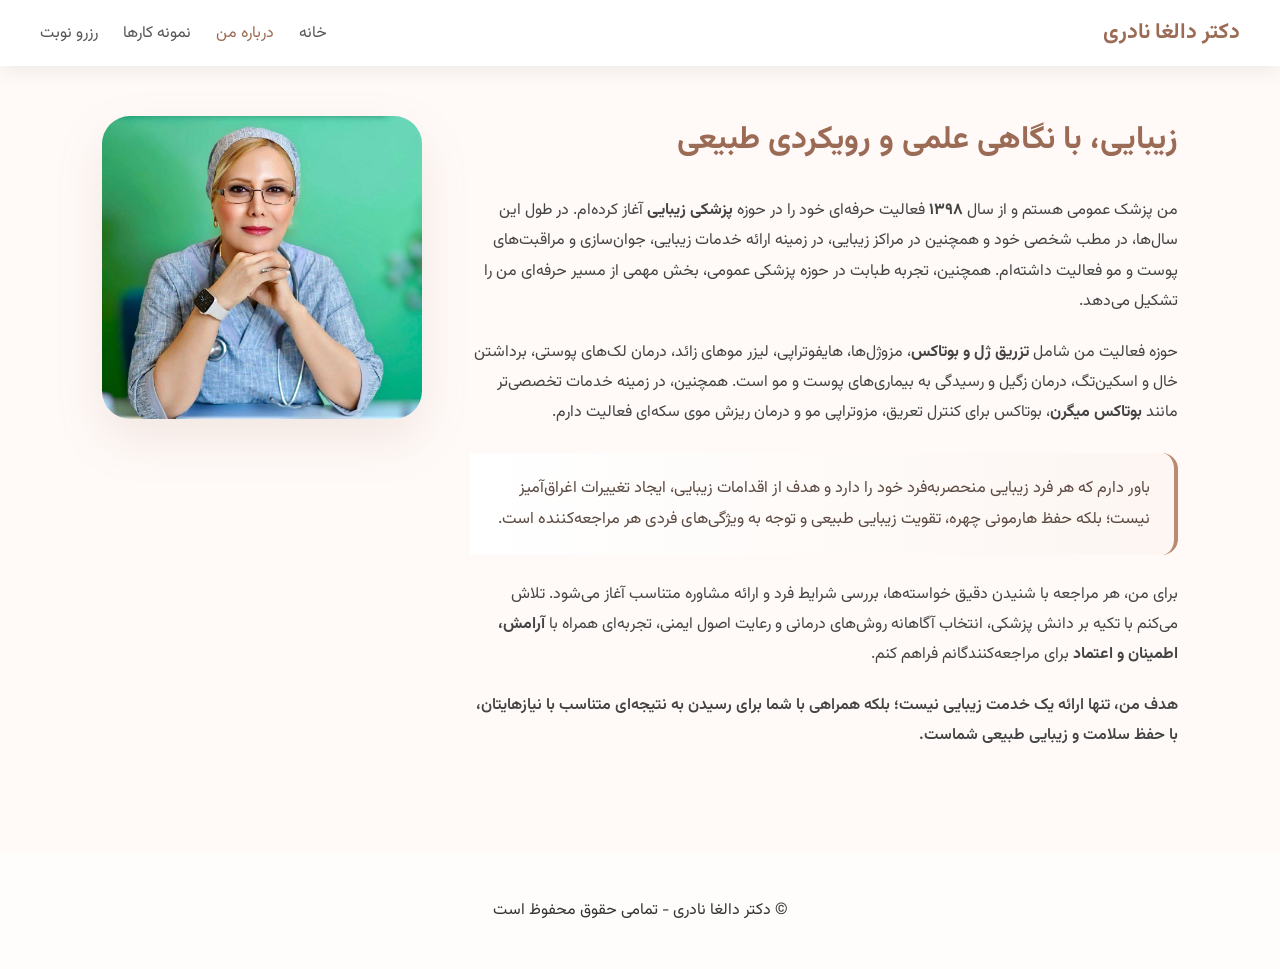
==== about/index.html @ 6923b688 "update new changes" ====
<!DOCTYPE html>
<html lang="fa" dir="rtl">
<head>
<meta charset="UTF-8">
<meta name="viewport" content="width=device-width, initial-scale=1.0">
<title>درباره من | دکتر دالغا نادری</title>
<link rel="stylesheet" href="/style.css">
</head>
<body>

<header>
<nav>
<h2><a href="/" class="nav-brand">دکتر دالغا نادری</a></h2>
<ul>
<li><a href="/">خانه</a></li>
<li><a href="/about/" aria-current="page">درباره من</a></li>
<li><a href="/gallery/">نمونه کارها</a></li>
<li><a href="/reserve/">رزرو نوبت</a></li>
</ul>
</nav>
</header>

<section class="about page-content">
<div class="about-layout">
<article class="about-prose prose">
<h1>زیبایی، با نگاهی علمی و رویکردی طبیعی</h1>

<p>من پزشک عمومی هستم و از سال <strong>۱۳۹۸</strong> فعالیت حرفه‌ای خود را در حوزه <strong>پزشکی زیبایی</strong> آغاز کرده‌ام. در طول این سال‌ها، در مطب شخصی خود و همچنین در مراکز زیبایی، در زمینه ارائه خدمات زیبایی، جوان‌سازی و مراقبت‌های پوست و مو فعالیت داشته‌ام. همچنین، تجربه طبابت در حوزه پزشکی عمومی، بخش مهمی از مسیر حرفه‌ای من را تشکیل می‌دهد.</p>

<p>حوزه فعالیت من شامل <strong>تزریق ژل و بوتاکس</strong>، مزوژل‌ها، هایفوتراپی، لیزر موهای زائد، درمان لک‌های پوستی، برداشتن خال و اسکین‌تگ، درمان زگیل و رسیدگی به بیماری‌های پوست و مو است. همچنین، در زمینه خدمات تخصصی‌تر مانند <strong>بوتاکس میگرن</strong>، بوتاکس برای کنترل تعریق، مزوتراپی مو و درمان ریزش موی سکه‌ای فعالیت دارم.</p>

<blockquote>
باور دارم که هر فرد زیبایی منحصربه‌فرد خود را دارد و هدف از اقدامات زیبایی، ایجاد تغییرات اغراق‌آمیز نیست؛ بلکه حفظ هارمونی چهره، تقویت زیبایی طبیعی و توجه به ویژگی‌های فردی هر مراجعه‌کننده است.
</blockquote>

<p>برای من، هر مراجعه با شنیدن دقیق خواسته‌ها، بررسی شرایط فرد و ارائه مشاوره متناسب آغاز می‌شود. تلاش می‌کنم با تکیه بر دانش پزشکی، انتخاب آگاهانه روش‌های درمانی و رعایت اصول ایمنی، تجربه‌ای همراه با <strong>آرامش، اطمینان و اعتماد</strong> برای مراجعه‌کنندگانم فراهم کنم.</p>

<p class="about-closing">هدف من، تنها ارائه یک خدمت زیبایی نیست؛ بلکه همراهی با شما برای رسیدن به نتیجه‌ای متناسب با نیازهایتان، با حفظ سلامت و زیبایی طبیعی شماست.</p>
</article>

<figure class="about-photo">
<img src="/images/doctor.jpg" alt="دکتر دالغا نادری">
</figure>
</div>
</section>

<footer>
<p>© دکتر دالغا نادری - تمامی حقوق محفوظ است</p>
</footer>

<script src="/script.js"></script>
</body>
</html>
---- style.css ----
@import url('https://fonts.googleapis.com/css2?family=Vazirmatn:wght@300;400;600;800&display=swap');


*{
box-sizing:border-box;
}


body{

margin:0;
font-family:Vazirmatn,sans-serif;
background:#fffaf8;
color:#333;
overflow-x:clip;

}

img{
max-width:100%;
height:auto;
}

.home-page{
position:relative;
min-height:100vh;
}

.home-page::before{
content:"";
position:fixed;
inset:0;
z-index:-2;
background:url("/images/background.png") center/cover no-repeat;
filter:blur(1.5px);
transform:scale(1.02);
}

.home-page::after{
content:"";
position:fixed;
inset:0;
z-index:-1;
background:linear-gradient(180deg,rgba(255,250,248,.72) 0%,rgba(255,250,248,.82) 40%,rgba(255,250,248,.9) 100%);
}



header{

background:rgba(255,255,255,.92);
padding:16px clamp(16px,4vw,40px);
box-shadow:0 5px 20px #0001;
backdrop-filter:blur(8px);
position:sticky;
top:0;
z-index:100;

}


nav{

display:flex;
justify-content:space-between;
align-items:center;
flex-wrap:wrap;
gap:12px 20px;
width:100%;

}

nav h2{
margin:0;
font-size:clamp(1rem,3.5vw,1.35rem);
}


nav ul{

display:flex;
flex-wrap:wrap;
gap:12px clamp(12px,3vw,25px);
list-style:none;
margin:0;
padding:0;
justify-content:flex-end;

}

nav ul a{
font-size:clamp(.85rem,2.5vw,1rem);
}


nav a{

text-decoration:none;
color:#555;

}

nav a[aria-current="page"],
nav a:hover{
color:#9b6b55;
}

.nav-brand{
color:#9b6b55;
font-weight:inherit;
}



.hero{

padding:clamp(48px,8vw,100px) clamp(16px,6vw,10%) clamp(40px,6vw,80px);

}

.hero-inner{
display:flex;
align-items:center;
justify-content:center;
gap:clamp(28px,5vw,56px);
max-width:1100px;
margin:0 auto;
flex-wrap:wrap;
}

.hero-content{
flex:1 1 320px;
max-width:620px;
text-align:center;
}

.hero-photo{
flex:0 1 min(320px,100%);
margin:0;
}

.hero-photo img{
width:100%;
max-width:350px;
margin:0 auto;
display:block;
border-radius:28px;
box-shadow:0 20px 50px #9b6b5522;
}


.hero h1{

font-size:clamp(1.65rem,5vw,2.75rem);
color:#9b6b55;
margin-top:0;
line-height:1.35;

}

.hero-subtitle{
margin:0 0 1rem;
color:#666;
font-size:clamp(.95rem,2.5vw,1.1rem);
}

.hero-motto{
margin:0 0 1.75rem;
padding:16px 20px;
line-height:1.85;
color:#5c4a42;
font-size:clamp(.92rem,2.4vw,1.05rem);
background:rgba(255,255,255,.75);
border-radius:16px;
border-right:3px solid #b98b70;
text-align:right;
}


.btn{

display:inline-block;
background:#b98b70;
color:white;
padding:14px 35px;
border-radius:30px;
text-decoration:none;
transition:background .2s,transform .2s;

}

.btn:hover{
background:#a67a62;
transform:translateY(-2px);
}



.services{

padding:clamp(40px,6vw,60px) clamp(16px,6vw,10%);
text-align:center;

}

.services > h2{
font-size:clamp(1.4rem,4vw,2rem);
color:#9b6b55;
}


.cards,
.gallery-grid{

display:grid;
grid-template-columns:repeat(auto-fill,minmax(min(100%,260px),1fr));
gap:clamp(16px,3vw,28px);
text-align:right;

}



.card{

background:white;
padding:0;
border-radius:25px;
box-shadow:0 10px 30px #0001;
animation:show .7s;
overflow:hidden;
transition:transform .25s,box-shadow .25s;
display:flex;
flex-direction:column;
color:inherit;

}

.card:hover{
transform:translateY(-4px);
box-shadow:0 16px 40px #0002;
}

.card-body{
padding:22px 24px 26px;
display:block;
text-decoration:none;
color:inherit;
flex:1;
}

.card-body:hover h3{
color:#b98b70;
}

.card-body--title-only{
cursor:default;
pointer-events:none;
}

.card h3{
margin:0 0 10px;
font-size:clamp(1rem,2.5vw,1.15rem);
color:#9b6b55;
line-height:1.45;
}

.card-body--title-only h3{
margin:0;
text-align:center;
}

.card p{
margin:0;
line-height:1.75;
color:#555;
font-size:clamp(.88rem,2.2vw,.95rem);
}

.gallery-card{
cursor:pointer;
}

.thumb-lightbox{
cursor:zoom-in;
}

.thumb-lightbox:focus-visible{
outline:2px solid #b98b70;
outline-offset:2px;
}



.square-thumb{
position:relative;
aspect-ratio:1;
overflow:hidden;
background:#f0e8e4;
}

.square-thumb-bg{
position:absolute;
inset:-24px;
background-size:cover;
background-position:center;
filter:blur(18px) brightness(.95);
transform:scale(1.15);
}

.square-thumb img{
position:relative;
z-index:1;
width:100%;
height:100%;
object-fit:contain;
display:block;
}



.gallery{

padding:clamp(32px,5vw,50px) clamp(16px,6vw,10%) clamp(48px,6vw,70px);

}

.page-content{
padding-top:20px;
padding-left:clamp(16px,4vw,32px);
padding-right:clamp(16px,4vw,32px);
}

.page-title{
text-align:center;
color:#9b6b55;
margin:10px 0 clamp(24px,4vw,40px);
font-size:clamp(1.6rem,4vw,2.2rem);
}



.about{

padding:50px 8% 80px;
line-height:1.9;

}

.about-layout{
display:flex;
align-items:flex-start;
gap:48px;
max-width:1100px;
margin:0 auto;
}

.about-photo{
flex:0 0 min(320px,100%);
margin:0;
}

.about-photo img{
width:100%;
border-radius:28px;
box-shadow:0 20px 50px #9b6b5522;
display:block;
}

.about-prose{
flex:1;
min-width:0;
}

.prose h1{
font-size:clamp(1.5rem,3.5vw,2rem);
color:#9b6b55;
line-height:1.5;
margin-top:0;
}

.prose p{
margin:0 0 1.25em;
color:#444;
}

.prose blockquote{
margin:1.5em 0;
padding:20px 24px;
border-right:4px solid #b98b70;
background:linear-gradient(90deg,#fff 0%,#fdf6f2 100%);
border-radius:0 16px 16px 0;
color:#5c4a42;
font-size:1.02rem;
}

.about-closing{
font-weight:600;
color:#9b6b55;
}



.service-detail{
padding:40px 8% 80px;
max-width:900px;
margin:0 auto;
}

.service-detail h1{
color:#9b6b55;
font-size:clamp(1.4rem,3vw,1.9rem);
line-height:1.45;
}

.service-detail-image{
margin:28px 0;
border-radius:24px;
overflow:hidden;
box-shadow:0 16px 40px #0001;
position:relative;
}

.service-detail-image img{
width:100%;
height:auto;
display:block;
}

.image-expand-hint{
position:absolute;
bottom:0;
left:0;
right:0;
padding:10px 16px;
font-size:.85rem;
text-align:center;
color:#fff;
background:linear-gradient(transparent,rgba(0,0,0,.55));
pointer-events:none;
}

.service-detail-body{
line-height:2;
color:#444;
white-space:pre-line;
}

.service-detail-body p{
margin:0 0 1em;
}

.reserve{
display:flex;
justify-content:center;
padding:60px 8% 90px;
}

.reserve-card{
background:white;
padding:48px 56px;
border-radius:28px;
box-shadow:0 16px 48px #0001;
max-width:480px;
width:100%;
text-align:center;
}

.reserve-card h1{
color:#9b6b55;
margin:0 0 16px;
font-size:clamp(1.6rem,4vw,2rem);
}

.reserve-lead{
color:#555;
line-height:1.8;
margin:0 0 28px;
}

.reserve-phones{
list-style:none;
margin:0 0 28px;
padding:0;
display:flex;
flex-direction:column;
gap:14px;
}

.reserve-phones a{
display:block;
font-size:1.35rem;
font-weight:600;
color:#b98b70;
text-decoration:none;
letter-spacing:.02em;
direction:ltr;
}

.reserve-phones a:hover{
color:#9b6b55;
}

.reserve-hours{
margin:0;
font-size:1.05rem;
color:#444;
}

.reserve-hours span{
display:block;
color:#9b6b55;
font-weight:600;
margin-bottom:6px;
}

.loading-msg,
.error-msg{
text-align:center;
color:#888;
}



.lightbox{
position:fixed;
inset:0;
z-index:1000;
display:flex;
align-items:center;
justify-content:center;
padding:24px;
}

.lightbox[hidden]{
display:none;
}

.lightbox-backdrop{
position:absolute;
inset:0;
background:rgba(20,15,12,.82);
cursor:pointer;
}

.lightbox-dialog{
position:relative;
z-index:1;
max-width:min(96vw,1100px);
max-height:90vh;
display:flex;
flex-direction:column;
align-items:center;
}

.lightbox-img{
max-width:100%;
max-height:calc(90vh - 60px);
width:auto;
height:auto;
object-fit:contain;
border-radius:12px;
box-shadow:0 24px 60px #0006;
}

.lightbox-caption{
color:#fff;
margin:16px 0 0;
font-size:1.05rem;
text-align:center;
}

.lightbox-close{
position:fixed;
top:20px;
left:20px;
z-index:1001;
border:none;
background:rgba(255,255,255,.15);
color:#fff;
font-size:2rem;
line-height:1;
width:48px;
height:48px;
border-radius:50%;
cursor:pointer;
transition:background .2s;
}

.lightbox-close:hover{
background:rgba(255,255,255,.28);
}



footer{

text-align:center;
padding:30px;
background:rgba(255,255,255,.6);

}



@keyframes show{

from{

opacity:0;
transform:translateY(30px);

}

to{

opacity:1;

}

}

@media (max-width:900px){

.hero-inner{
flex-direction:column;
}

.hero-content{
order:1;
width:100%;
}

.hero-photo{
order:0;
width:100%;
max-width:280px;
}

.hero-motto{
text-align:center;
border-right:none;
border-top:3px solid #b98b70;
}

}

@media (max-width:768px){

header{
padding:12px 16px;
}

nav{
justify-content:center;
text-align:center;
}

nav ul{
justify-content:center;
width:100%;
}

.about{
padding:32px 16px 56px;
}

.about-layout{
flex-direction:column;
align-items:center;
}

.about-prose{
text-align:right;
width:100%;
}

.service-detail{
padding:24px 16px 56px;
}

.reserve{
padding:40px 16px 64px;
}

.reserve-card{
padding:32px 24px;
}

.prose blockquote{
padding:16px 18px;
}

.lightbox{
padding:12px;
}

.lightbox-close{
top:12px;
left:12px;
width:44px;
height:44px;
}

.btn{
padding:12px 28px;
width:100%;
max-width:280px;
text-align:center;
}

}

@media (max-width:480px){

.cards,
.gallery-grid{
grid-template-columns:1fr;
}

.card-body{
padding:18px 20px 22px;
}

.square-thumb-bg{
filter:blur(14px) brightness(.95);
}

}
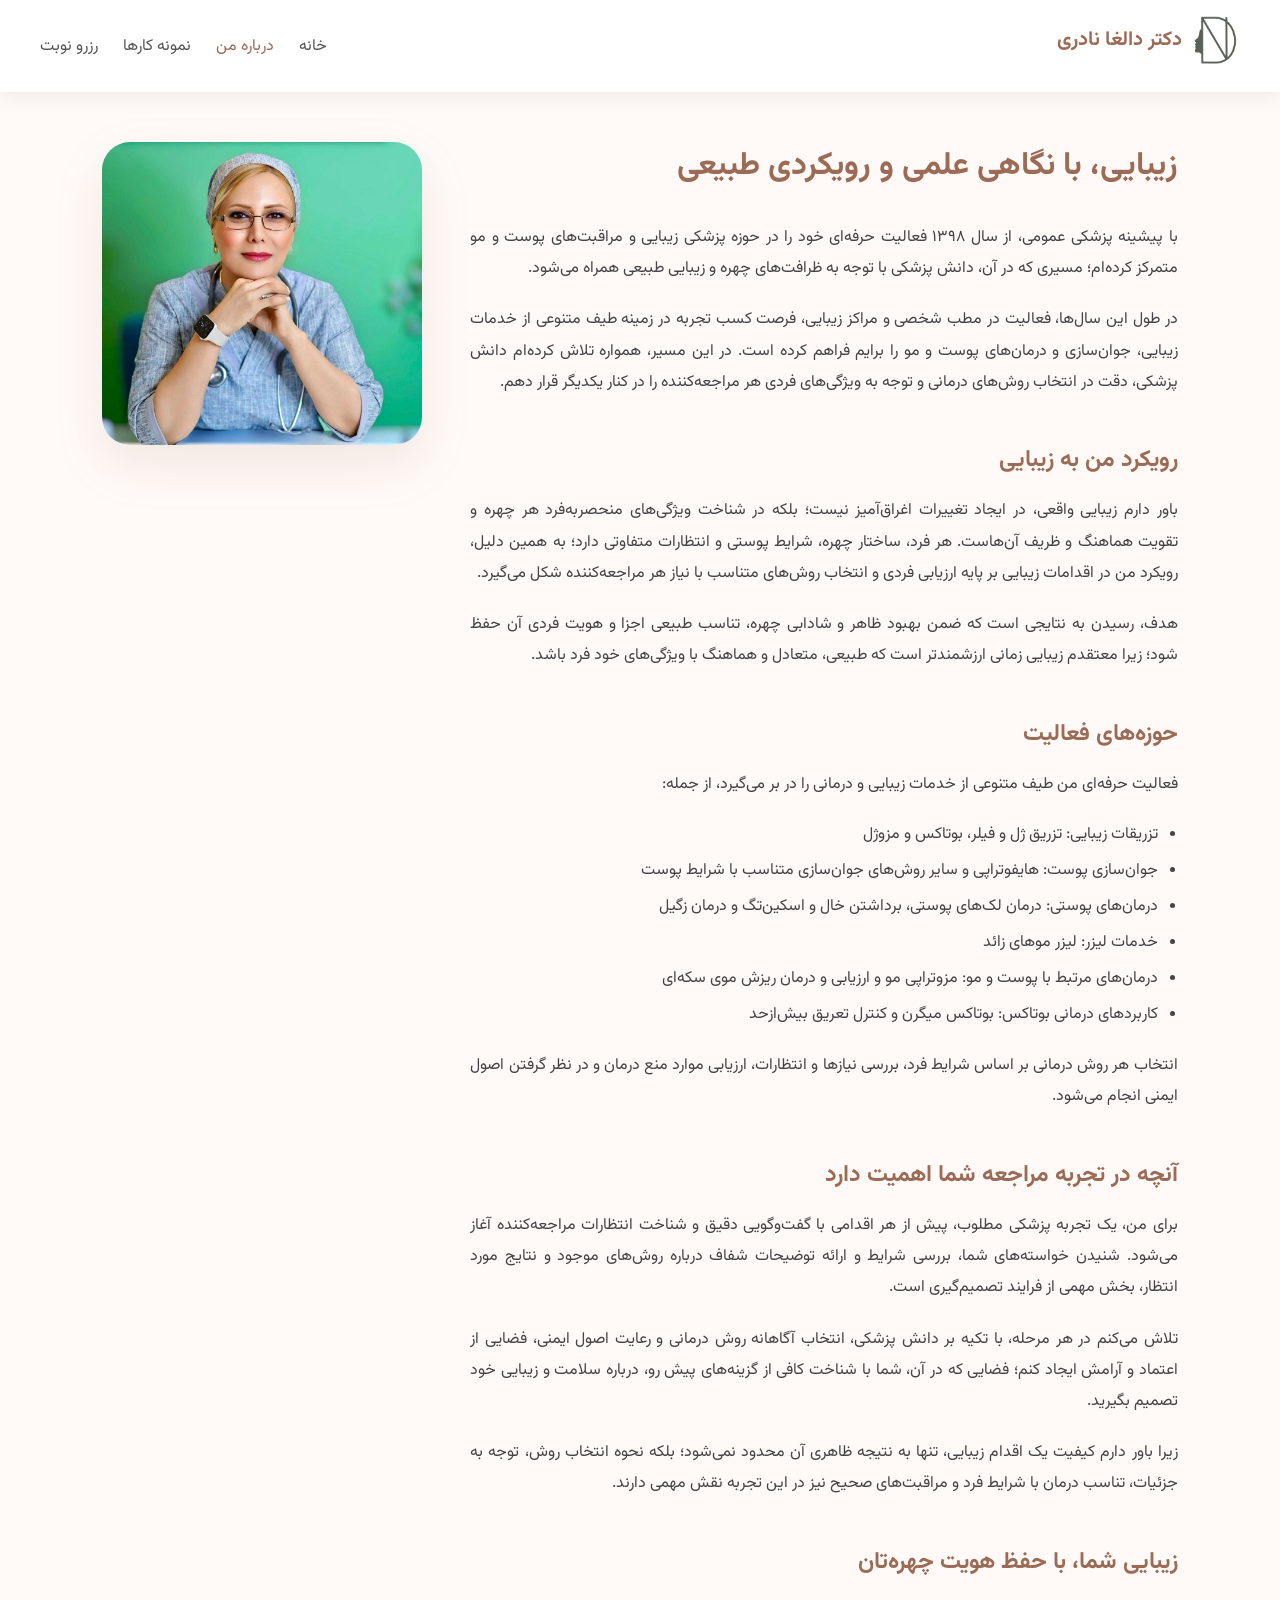
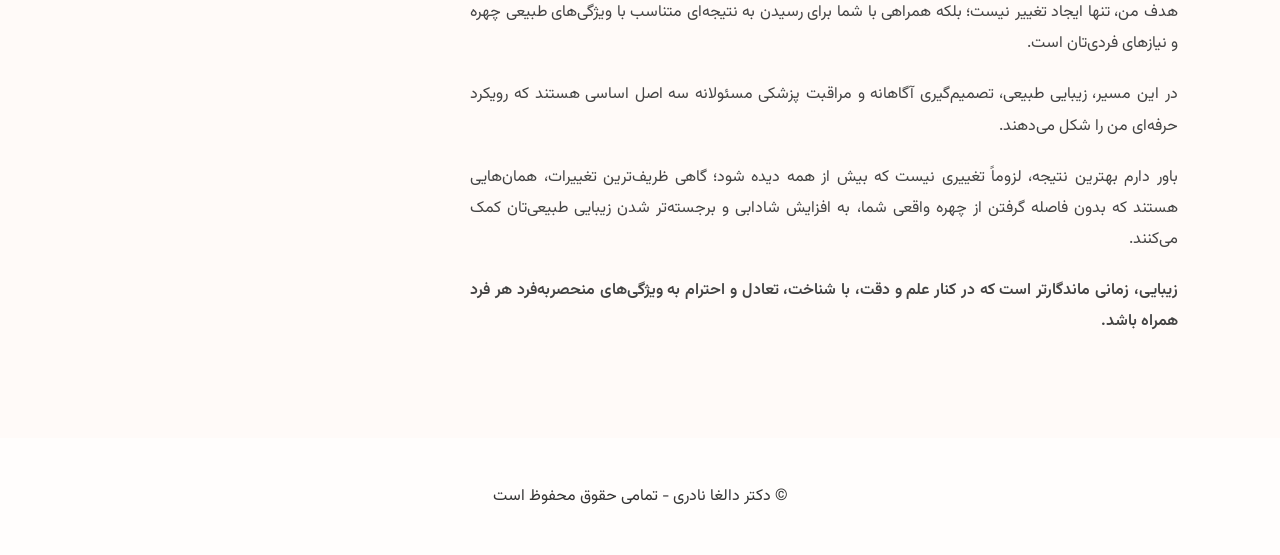
==== commit bf3a4e8d: "route bug" ====
--- a/about/index.html
+++ b/about/index.html
@@ -4,43 +4,73 @@
 <meta charset="UTF-8">
 <meta name="viewport" content="width=device-width, initial-scale=1.0">
 <title>درباره من | دکتر دالغا نادری</title>
-<link rel="stylesheet" href="/style.css">
+<link rel="stylesheet" href="../style.css">
 </head>
 <body>
 
 <header>
 <nav>
-<h2><a href="/" class="nav-brand">دکتر دالغا نادری</a></h2>
+<h2><a href="../" class="nav-brand"><img src="../images/logo.png" alt="" class="site-logo" width="48" height="48"><span>دکتر دالغا نادری</span></a></h2>
 <ul>
-<li><a href="/">خانه</a></li>
-<li><a href="/about/" aria-current="page">درباره من</a></li>
-<li><a href="/gallery/">نمونه کارها</a></li>
-<li><a href="/reserve/">رزرو نوبت</a></li>
+<li><a href="../">خانه</a></li>
+<li><a href="../about/" aria-current="page">درباره من</a></li>
+<li><a href="../gallery/">نمونه کارها</a></li>
+<li><a href="../reserve/">رزرو نوبت</a></li>
 </ul>
 </nav>
 </header>
 
 <section class="about page-content">
 <div class="about-layout">
+<figure class="about-photo">
+<img src="../images/doctor.jpg" alt="دکتر دالغا نادری">
+</figure>
+
 <article class="about-prose prose">
 <h1>زیبایی، با نگاهی علمی و رویکردی طبیعی</h1>
 
-<p>من پزشک عمومی هستم و از سال <strong>۱۳۹۸</strong> فعالیت حرفه‌ای خود را در حوزه <strong>پزشکی زیبایی</strong> آغاز کرده‌ام. در طول این سال‌ها، در مطب شخصی خود و همچنین در مراکز زیبایی، در زمینه ارائه خدمات زیبایی، جوان‌سازی و مراقبت‌های پوست و مو فعالیت داشته‌ام. همچنین، تجربه طبابت در حوزه پزشکی عمومی، بخش مهمی از مسیر حرفه‌ای من را تشکیل می‌دهد.</p>
+<p>با پیشینه پزشکی عمومی، از سال ۱۳۹۸ فعالیت حرفه‌ای خود را در حوزه پزشکی زیبایی و مراقبت‌های پوست و مو متمرکز کرده‌ام؛ مسیری که در آن، دانش پزشکی با توجه به ظرافت‌های چهره و زیبایی طبیعی همراه می‌شود.</p>
 
-<p>حوزه فعالیت من شامل <strong>تزریق ژل و بوتاکس</strong>، مزوژل‌ها، هایفوتراپی، لیزر موهای زائد، درمان لک‌های پوستی، برداشتن خال و اسکین‌تگ، درمان زگیل و رسیدگی به بیماری‌های پوست و مو است. همچنین، در زمینه خدمات تخصصی‌تر مانند <strong>بوتاکس میگرن</strong>، بوتاکس برای کنترل تعریق، مزوتراپی مو و درمان ریزش موی سکه‌ای فعالیت دارم.</p>
+<p>در طول این سال‌ها، فعالیت در مطب شخصی و مراکز زیبایی، فرصت کسب تجربه در زمینه طیف متنوعی از خدمات زیبایی، جوان‌سازی و درمان‌های پوست و مو را برایم فراهم کرده است. در این مسیر، همواره تلاش کرده‌ام دانش پزشکی، دقت در انتخاب روش‌های درمانی و توجه به ویژگی‌های فردی هر مراجعه‌کننده را در کنار یکدیگر قرار دهم.</p>
 
-<blockquote>
-باور دارم که هر فرد زیبایی منحصربه‌فرد خود را دارد و هدف از اقدامات زیبایی، ایجاد تغییرات اغراق‌آمیز نیست؛ بلکه حفظ هارمونی چهره، تقویت زیبایی طبیعی و توجه به ویژگی‌های فردی هر مراجعه‌کننده است.
-</blockquote>
+<h2>رویکرد من به زیبایی</h2>
 
-<p>برای من، هر مراجعه با شنیدن دقیق خواسته‌ها، بررسی شرایط فرد و ارائه مشاوره متناسب آغاز می‌شود. تلاش می‌کنم با تکیه بر دانش پزشکی، انتخاب آگاهانه روش‌های درمانی و رعایت اصول ایمنی، تجربه‌ای همراه با <strong>آرامش، اطمینان و اعتماد</strong> برای مراجعه‌کنندگانم فراهم کنم.</p>
+<p>باور دارم زیبایی واقعی، در ایجاد تغییرات اغراق‌آمیز نیست؛ بلکه در شناخت ویژگی‌های منحصربه‌فرد هر چهره و تقویت هماهنگ و ظریف آن‌هاست. هر فرد، ساختار چهره، شرایط پوستی و انتظارات متفاوتی دارد؛ به همین دلیل، رویکرد من در اقدامات زیبایی بر پایه ارزیابی فردی و انتخاب روش‌های متناسب با نیاز هر مراجعه‌کننده شکل می‌گیرد.</p>
 
-<p class="about-closing">هدف من، تنها ارائه یک خدمت زیبایی نیست؛ بلکه همراهی با شما برای رسیدن به نتیجه‌ای متناسب با نیازهایتان، با حفظ سلامت و زیبایی طبیعی شماست.</p>
+<p>هدف، رسیدن به نتایجی است که ضمن بهبود ظاهر و شادابی چهره، تناسب طبیعی اجزا و هویت فردی آن حفظ شود؛ زیرا معتقدم زیبایی زمانی ارزشمندتر است که طبیعی، متعادل و هماهنگ با ویژگی‌های خود فرد باشد.</p>
+
+<h2>حوزه‌های فعالیت</h2>
+
+<p>فعالیت حرفه‌ای من طیف متنوعی از خدمات زیبایی و درمانی را در بر می‌گیرد، از جمله:</p>
+<ul class="prose-list">
+<li>تزریقات زیبایی: تزریق ژل و فیلر، بوتاکس و مزوژل</li>
+<li>جوان‌سازی پوست: هایفوتراپی و سایر روش‌های جوان‌سازی متناسب با شرایط پوست</li>
+<li>درمان‌های پوستی: درمان لک‌های پوستی، برداشتن خال و اسکین‌تگ و درمان زگیل</li>
+<li>خدمات لیزر: لیزر موهای زائد</li>
+<li>درمان‌های مرتبط با پوست و مو: مزوتراپی مو و ارزیابی و درمان ریزش موی سکه‌ای</li>
+<li>کاربردهای درمانی بوتاکس: بوتاکس میگرن و کنترل تعریق بیش‌ازحد</li>
+</ul>
+
+<p>انتخاب هر روش درمانی بر اساس شرایط فرد، بررسی نیازها و انتظارات، ارزیابی موارد منع درمان و در نظر گرفتن اصول ایمنی انجام می‌شود.</p>
+
+<h2>آنچه در تجربه مراجعه شما اهمیت دارد</h2>
+
+<p>برای من، یک تجربه پزشکی مطلوب، پیش از هر اقدامی با گفت‌وگویی دقیق و شناخت انتظارات مراجعه‌کننده آغاز می‌شود. شنیدن خواسته‌های شما، بررسی شرایط و ارائه توضیحات شفاف درباره روش‌های موجود و نتایج مورد انتظار، بخش مهمی از فرایند تصمیم‌گیری است.</p>
+
+<p>تلاش می‌کنم در هر مرحله، با تکیه بر دانش پزشکی، انتخاب آگاهانه روش درمانی و رعایت اصول ایمنی، فضایی از اعتماد و آرامش ایجاد کنم؛ فضایی که در آن، شما با شناخت کافی از گزینه‌های پیش رو، درباره سلامت و زیبایی خود تصمیم بگیرید.</p>
+
+<p>زیرا باور دارم کیفیت یک اقدام زیبایی، تنها به نتیجه ظاهری آن محدود نمی‌شود؛ بلکه نحوه انتخاب روش، توجه به جزئیات، تناسب درمان با شرایط فرد و مراقبت‌های صحیح نیز در این تجربه نقش مهمی دارند.</p>
+
+<h2>زیبایی شما، با حفظ هویت چهره‌تان</h2>
+
+<p>هدف من، تنها ایجاد تغییر نیست؛ بلکه همراهی با شما برای رسیدن به نتیجه‌ای متناسب با ویژگی‌های طبیعی چهره و نیازهای فردی‌تان است.</p>
+
+<p>در این مسیر، زیبایی طبیعی، تصمیم‌گیری آگاهانه و مراقبت پزشکی مسئولانه سه اصل اساسی هستند که رویکرد حرفه‌ای من را شکل می‌دهند.</p>
+
+<p>باور دارم بهترین نتیجه، لزوماً تغییری نیست که بیش از همه دیده شود؛ گاهی ظریف‌ترین تغییرات، همان‌هایی هستند که بدون فاصله گرفتن از چهره واقعی شما، به افزایش شادابی و برجسته‌تر شدن زیبایی طبیعی‌تان کمک می‌کنند.</p>
+
+<p class="about-closing">زیبایی، زمانی ماندگارتر است که در کنار علم و دقت، با شناخت، تعادل و احترام به ویژگی‌های منحصربه‌فرد هر فرد همراه باشد.</p>
 </article>
-
-<figure class="about-photo">
-<img src="/images/doctor.jpg" alt="دکتر دالغا نادری">
-</figure>
 </div>
 </section>
 
@@ -48,6 +78,6 @@
 <p>© دکتر دالغا نادری - تمامی حقوق محفوظ است</p>
 </footer>
 
-<script src="/script.js"></script>
+<script src="../script.js"></script>
 </body>
 </html>
--- a/style.css
+++ b/style.css
@@ -31,7 +31,7 @@
 position:fixed;
 inset:0;
 z-index:-2;
-background:url("/images/background.png") center/cover no-repeat;
+background:url("images/background.png") center/cover no-repeat;
 filter:blur(1.5px);
 transform:scale(1.02);
 }
@@ -108,6 +108,21 @@
 .nav-brand{
 color:#9b6b55;
 font-weight:inherit;
+display:inline-flex;
+align-items:center;
+gap:10px;
+}
+
+.site-logo{
+width:48px;
+height:48px;
+object-fit:contain;
+border-radius:10px;
+flex-shrink:0;
+}
+
+.nav-brand span{
+font-size:clamp(.95rem,2.8vw,1.25rem);
 }
 
 
@@ -192,6 +207,39 @@
 .btn:hover{
 background:#a67a62;
 transform:translateY(-2px);
+color:white;
+}
+
+.btn-small{
+padding:10px 22px;
+font-size:.9rem;
+border-radius:24px;
+}
+
+.btn-read-more{
+margin:0;
+}
+
+.btn-back{
+margin-bottom:24px;
+background:#fff;
+color:#9b6b55;
+border:2px solid #b98b70;
+}
+
+.btn-back:hover{
+background:#fdf6f2;
+color:#9b6b55;
+transform:none;
+}
+
+.card-actions{
+padding:0 22px 22px;
+text-align:center;
+}
+
+.card-body--title-only{
+padding-bottom:12px;
 }
 
 
@@ -349,15 +397,22 @@
 
 .about-layout{
 display:flex;
-align-items:flex-start;
-gap:48px;
+flex-direction:column;
+align-items:center;
+gap:32px;
 max-width:1100px;
 margin:0 auto;
 }
 
 .about-photo{
-flex:0 0 min(320px,100%);
-margin:0;
+order:-1;
+width:100%;
+max-width:320px;
+margin:0;
+}
+
+.about-prose{
+width:100%;
 }
 
 .about-photo img{
@@ -379,9 +434,31 @@
 margin-top:0;
 }
 
+.prose h2{
+font-size:clamp(1.15rem,3vw,1.45rem);
+color:#9b6b55;
+margin:2em 0 .75em;
+line-height:1.45;
+}
+
 .prose p{
 margin:0 0 1.25em;
 color:#444;
+text-align:justify;
+text-align-last:right;
+line-height:1.95;
+}
+
+.prose-list{
+margin:0 0 1.25em;
+padding-right:1.25em;
+color:#444;
+line-height:1.9;
+text-align:justify;
+}
+
+.prose-list li{
+margin-bottom:.35em;
 }
 
 .prose blockquote{
@@ -440,14 +517,51 @@
 pointer-events:none;
 }
 
+.service-detail-lead{
+font-size:1.05rem;
+line-height:1.85;
+color:#555;
+margin:0 0 1.5em;
+text-align:justify;
+text-align-last:right;
+padding-bottom:1em;
+border-bottom:1px solid #eee;
+}
+
 .service-detail-body{
-line-height:2;
+line-height:1.95;
 color:#444;
-white-space:pre-line;
 }
 
 .service-detail-body p{
-margin:0 0 1em;
+margin:0 0 1.15em;
+text-align:justify;
+text-align-last:right;
+}
+
+.category-gallery-grid{
+display:grid;
+grid-template-columns:repeat(auto-fill,minmax(min(100%,260px),1fr));
+gap:20px;
+margin-top:8px;
+}
+
+.category-photo{
+margin:0;
+background:white;
+padding:10px;
+border-radius:20px;
+overflow:hidden;
+box-shadow:0 10px 28px #0001;
+cursor:pointer;
+}
+
+.category-photo .square-thumb{
+border-radius:14px;
+}
+
+.portfolio-category .page-title{
+margin-top:12px;
 }
 
 .reserve{
@@ -620,6 +734,28 @@
 
 }
 
+@media (min-width:901px){
+
+.about-layout{
+flex-direction:row;
+align-items:flex-start;
+gap:48px;
+}
+
+.about-photo{
+order:2;
+flex:0 0 min(320px,100%);
+max-width:320px;
+}
+
+.about-prose{
+order:1;
+flex:1;
+min-width:0;
+}
+
+}
+
 @media (max-width:900px){
 
 .hero-inner{
@@ -665,15 +801,6 @@
 padding:32px 16px 56px;
 }
 
-.about-layout{
-flex-direction:column;
-align-items:center;
-}
-
-.about-prose{
-text-align:right;
-width:100%;
-}
 
 .service-detail{
 padding:24px 16px 56px;
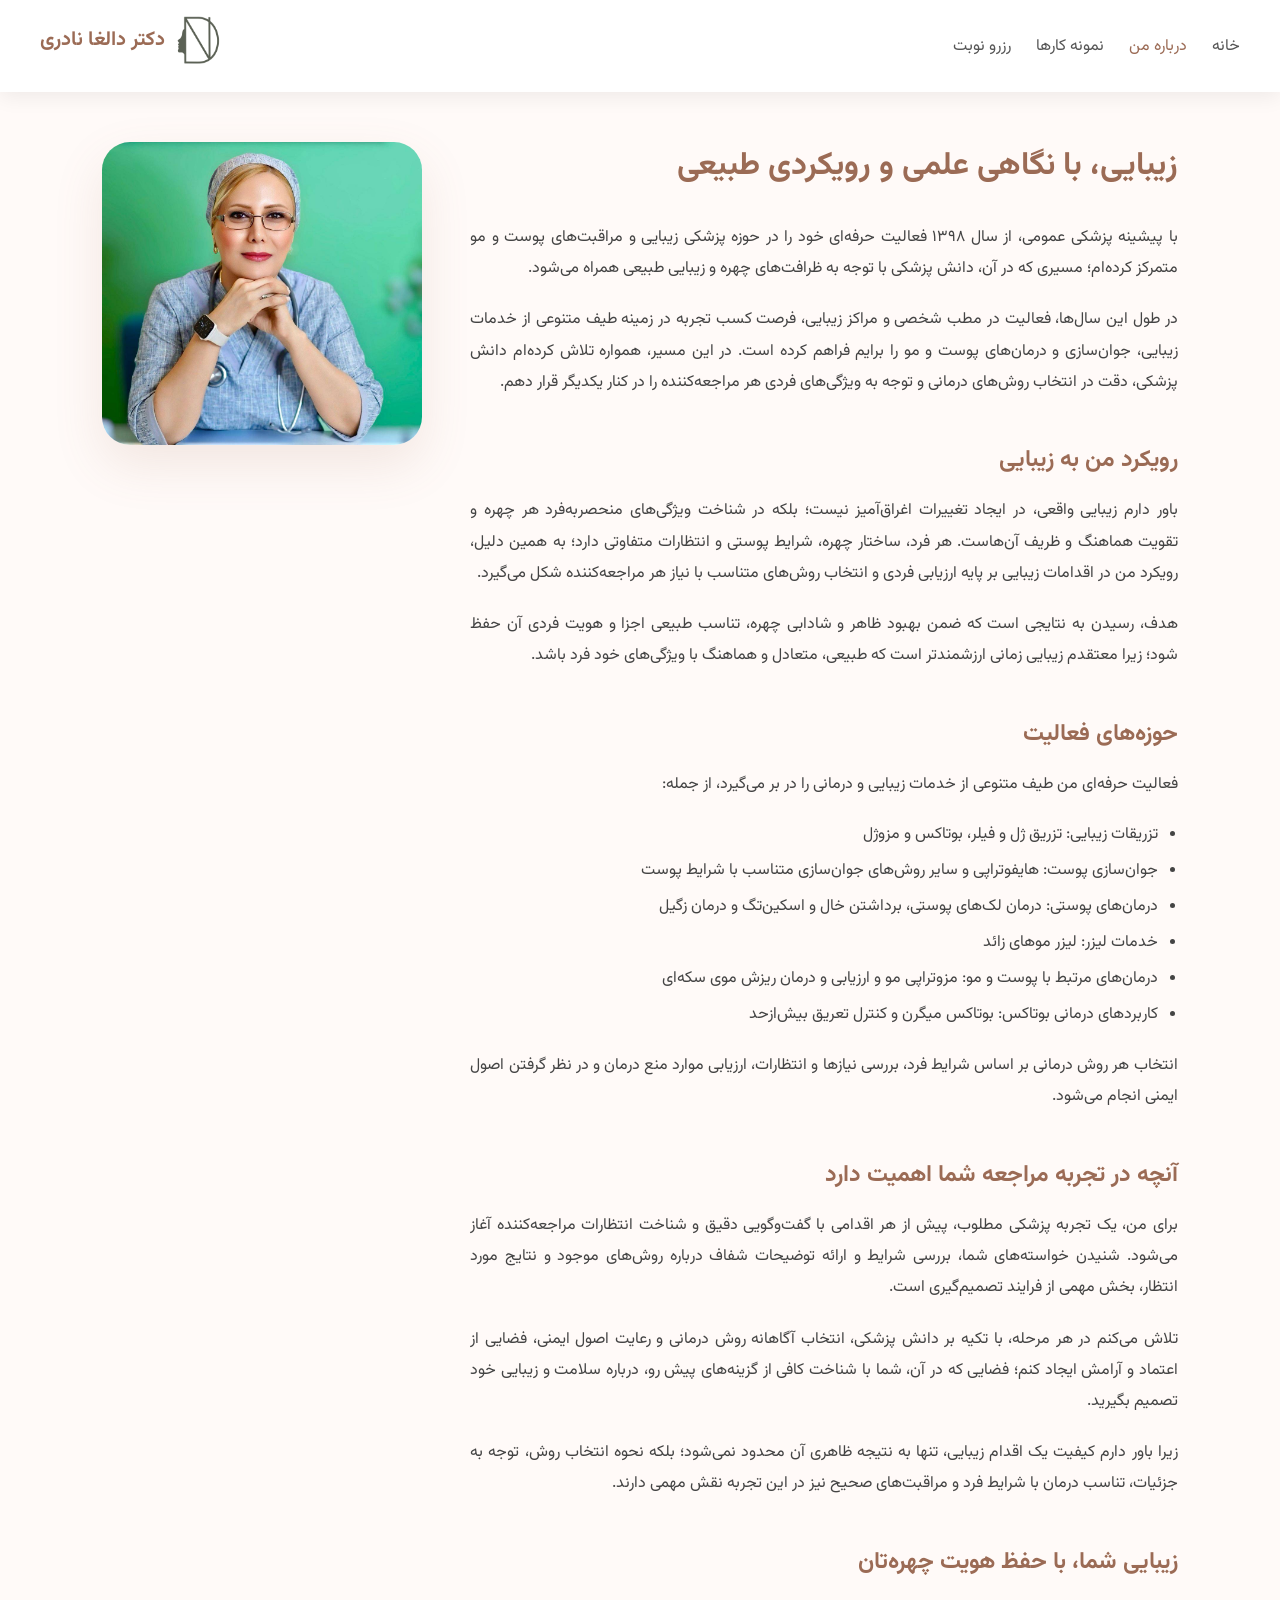
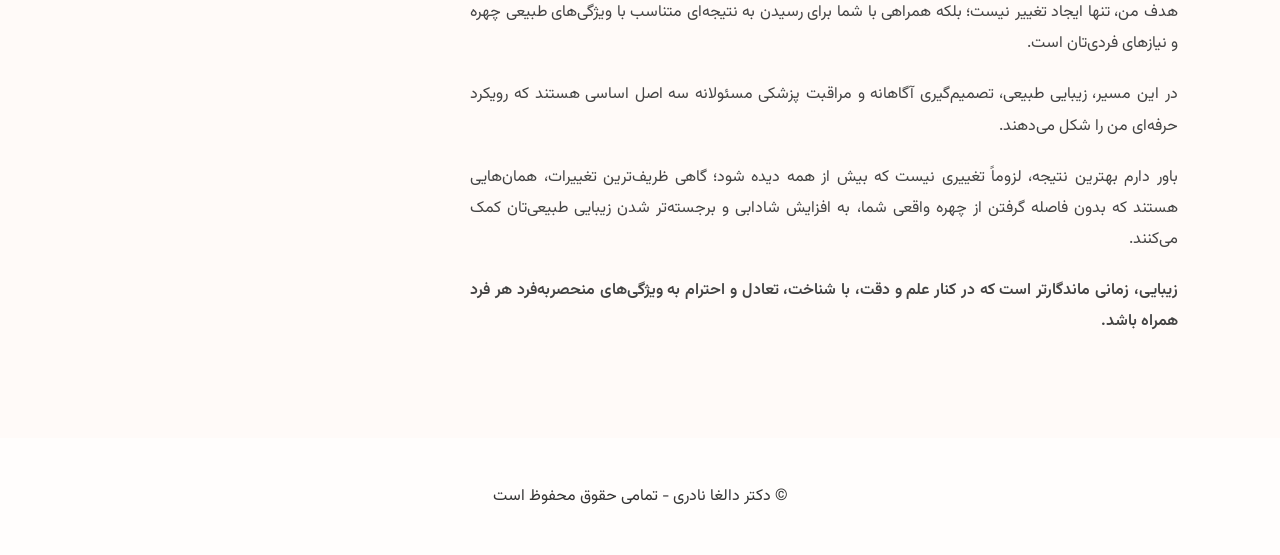
==== commit 58bdb1b1: "last" ====
--- a/about/index.html
+++ b/about/index.html
@@ -4,7 +4,7 @@
 <meta charset="UTF-8">
 <meta name="viewport" content="width=device-width, initial-scale=1.0">
 <title>درباره من | دکتر دالغا نادری</title>
-<link rel="stylesheet" href="../style.css">
+<link rel="stylesheet" href="../style.css?v=2">
 </head>
 <body>
 
@@ -78,6 +78,6 @@
 <p>© دکتر دالغا نادری - تمامی حقوق محفوظ است</p>
 </footer>
 
-<script src="../script.js"></script>
+<script src="../script.js?v=2"></script>
 </body>
 </html>
--- a/style.css
+++ b/style.css
@@ -67,12 +67,14 @@
 flex-wrap:wrap;
 gap:12px 20px;
 width:100%;
+direction:ltr;
 
 }
 
 nav h2{
 margin:0;
 font-size:clamp(1rem,3.5vw,1.35rem);
+direction:rtl;
 }
 
 
@@ -85,6 +87,7 @@
 margin:0;
 padding:0;
 justify-content:flex-end;
+direction:rtl;
 
 }
 
@@ -788,13 +791,13 @@
 }
 
 nav{
-justify-content:center;
-text-align:center;
+justify-content:space-between;
+text-align:start;
 }
 
 nav ul{
-justify-content:center;
-width:100%;
+justify-content:flex-end;
+width:auto;
 }
 
 .about{
